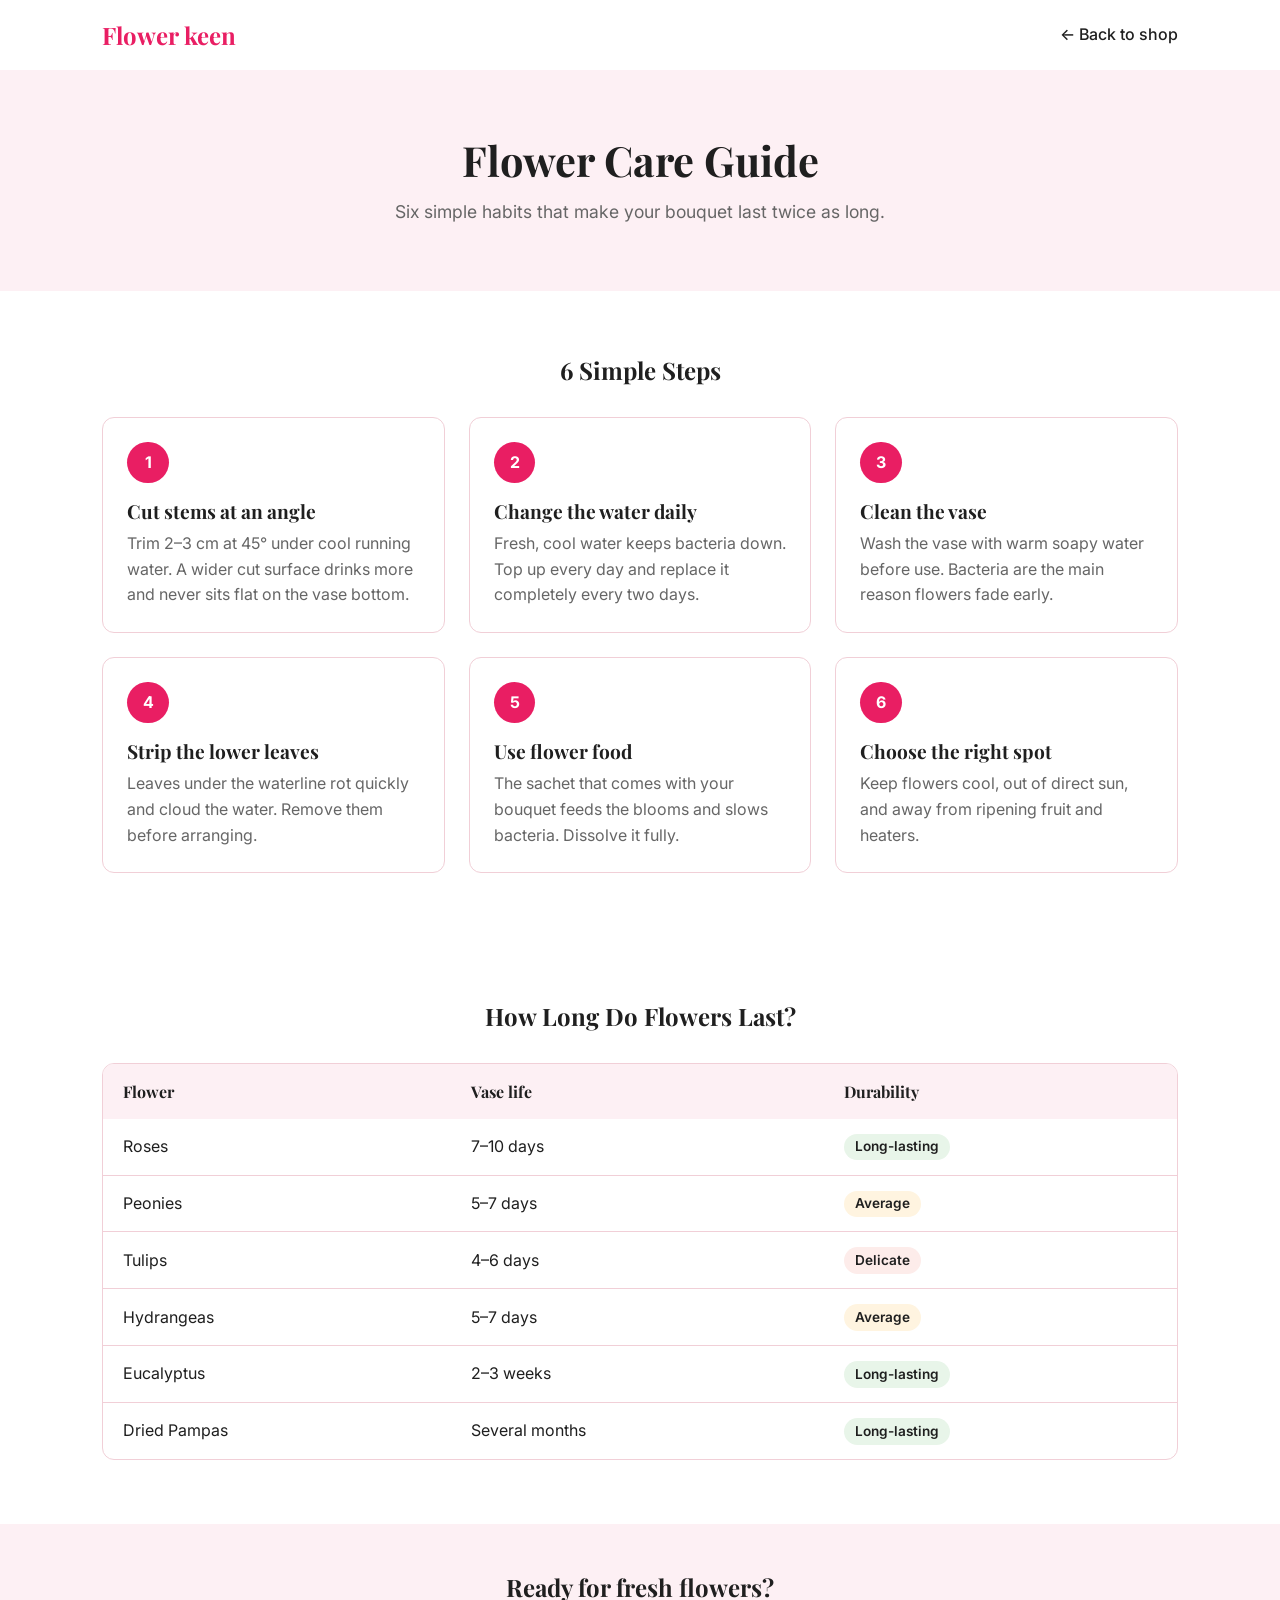
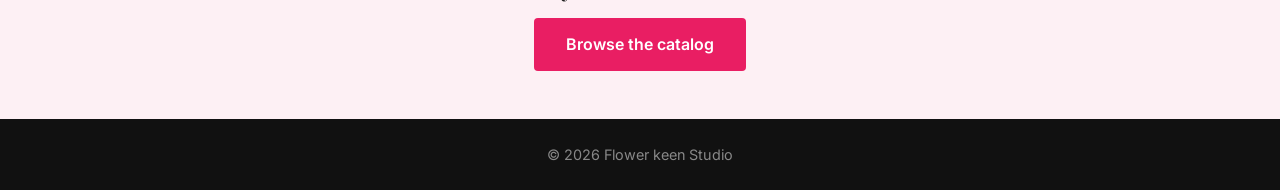
==== OIT/care.html @ f0e01275 "Lab 4" ====
<!DOCTYPE html>
<html lang="en">
<head>
    <meta charset="UTF-8">
    <meta name="viewport" content="width=device-width, initial-scale=1.0">
    <title>Flower Care Guide &mdash; Flower keen</title>
    <link rel="preconnect" href="https://fonts.googleapis.com">
    <link rel="preconnect" href="https://fonts.gstatic.com" crossorigin>
    <link href="https://fonts.googleapis.com/css2?family=Inter:wght@400;500;600&family=Playfair+Display:wght@600;700&display=swap" rel="stylesheet">
    <link rel="stylesheet" href="css/care.css">
</head>
<body>
    <header class="topbar">
        <a class="brand" href="index.html">Flower keen</a>
        <a class="back" href="index.html">&larr; Back to shop</a>
    </header>

    <section class="hero">
        <h1>Flower Care Guide</h1>
        <p>Six simple habits that make your bouquet last twice as long.</p>
    </section>

    <section class="section">
        <h2>6 Simple Steps</h2>
        <div class="tips">
            <article class="tip"><div class="num">1</div><h3>Cut stems at an angle</h3><p>Trim 2–3 cm at 45° under cool running water. A wider cut surface drinks more and never sits flat on the vase bottom.</p></article>
            <article class="tip"><div class="num">2</div><h3>Change the water daily</h3><p>Fresh, cool water keeps bacteria down. Top up every day and replace it completely every two days.</p></article>
            <article class="tip"><div class="num">3</div><h3>Clean the vase</h3><p>Wash the vase with warm soapy water before use. Bacteria are the main reason flowers fade early.</p></article>
            <article class="tip"><div class="num">4</div><h3>Strip the lower leaves</h3><p>Leaves under the waterline rot quickly and cloud the water. Remove them before arranging.</p></article>
            <article class="tip"><div class="num">5</div><h3>Use flower food</h3><p>The sachet that comes with your bouquet feeds the blooms and slows bacteria. Dissolve it fully.</p></article>
            <article class="tip"><div class="num">6</div><h3>Choose the right spot</h3><p>Keep flowers cool, out of direct sun, and away from ripening fruit and heaters.</p></article>
        </div>
    </section>

    <section class="section">
        <h2>How Long Do Flowers Last?</h2>
        <div class="table-wrap">
            <table>
                <thead><tr><th>Flower</th><th>Vase life</th><th>Durability</th></tr></thead>
                <tbody>
                <tr><td>Roses</td><td>7–10 days</td><td><span class="tag tag--long">Long-lasting</span></td></tr>
                <tr><td>Peonies</td><td>5–7 days</td><td><span class="tag tag--medium">Average</span></td></tr>
                <tr><td>Tulips</td><td>4–6 days</td><td><span class="tag tag--short">Delicate</span></td></tr>
                <tr><td>Hydrangeas</td><td>5–7 days</td><td><span class="tag tag--medium">Average</span></td></tr>
                <tr><td>Eucalyptus</td><td>2–3 weeks</td><td><span class="tag tag--long">Long-lasting</span></td></tr>
                <tr><td>Dried Pampas</td><td>Several months</td><td><span class="tag tag--long">Long-lasting</span></td></tr>
                </tbody>
            </table>
        </div>
    </section>

    <section class="cta">
        <h2>Ready for fresh flowers?</h2>
        <a href="index.html#catalog">Browse the catalog</a>
    </section>

    <footer>&copy; 2026 Flower keen Studio</footer>
</body>
</html>
---- OIT/css/care.css ----
*, *::before, *::after {
  box-sizing: border-box;
  margin: 0;
  padding: 0;
}

body {
  font-family: "Inter", system-ui, -apple-system, sans-serif;
  color: #1f1f1f;
  line-height: 1.6;
}
body h1, body h2, body h3 {
  font-family: "Playfair Display", Georgia, serif;
  line-height: 1.25;
}
body p {
  color: #666666;
}

.topbar {
  display: flex;
  justify-content: space-between;
  align-items: center;
  flex-wrap: wrap;
  gap: 1rem;
  padding: 1rem 8%;
  box-shadow: 0 2px 15px rgba(0, 0, 0, 0.05);
}
.topbar .brand {
  font-family: "Playfair Display", Georgia, serif;
  font-size: 1.5rem;
  font-weight: 700;
  color: #e91e63;
  text-decoration: none;
}
.topbar a.back {
  color: #1f1f1f;
  text-decoration: none;
  font-weight: 500;
}
.topbar a.back:hover {
  color: #e91e63;
}

.hero {
  padding: 4rem 8%;
  text-align: center;
  background: #fdf0f4;
}
.hero h1 {
  font-size: 2.6rem;
  margin-bottom: 0.75rem;
}
.hero p {
  max-width: 600px;
  margin: 0 auto;
  font-size: 1.1rem;
}
@media (max-width: 768px) {
  .hero {
    padding: 2.5rem 5%;
  }
  .hero h1 {
    font-size: 1.9rem;
  }
}

.section {
  padding: 4rem 8%;
}
.section > h2 {
  margin-bottom: 2rem;
  text-align: center;
}
@media (max-width: 768px) {
  .section {
    padding: 2.5rem 5%;
  }
}

.tips {
  display: grid;
  grid-template-columns: repeat(3, 1fr);
  gap: 1.5rem;
}
@media (max-width: 992px) {
  .tips {
    grid-template-columns: repeat(2, 1fr);
  }
}
@media (max-width: 768px) {
  .tips {
    grid-template-columns: 1fr;
  }
}

.tip {
  padding: 1.5rem;
  background: #fff;
  border: 1px solid #f1cfd7;
  border-radius: 12px;
  transition: transform 0.3s ease, box-shadow 0.3s ease;
}
.tip:hover {
  transform: translateY(-6px);
  box-shadow: 0 12px 25px rgba(0, 0, 0, 0.08);
}
.tip .num {
  display: grid;
  place-items: center;
  width: 2.6rem;
  height: 2.6rem;
  margin-bottom: 1rem;
  border-radius: 50%;
  background: #e91e63;
  color: #fff;
  font-weight: 700;
}
.tip h3 {
  margin-bottom: 0.5rem;
  font-size: 1.2rem;
}

.table-wrap {
  overflow-x: auto;
  border: 1px solid #f1cfd7;
  border-radius: 12px;
}

table {
  width: 100%;
  border-collapse: collapse;
}
table th, table td {
  padding: 0.9rem 1.2rem;
  text-align: left;
}
table th {
  background: #fdf0f4;
  font-family: "Playfair Display", Georgia, serif;
}
table tr + tr td {
  border-top: 1px solid #f1cfd7;
}

.tag {
  display: inline-block;
  padding: 0.15rem 0.7rem;
  border-radius: 999px;
  font-size: 0.85rem;
  font-weight: 600;
  color: #1f1f1f;
}
.tag--short {
  background: #fdecea;
}
.tag--medium {
  background: #fff4e0;
}
.tag--long {
  background: #e8f5e9;
}

.cta {
  padding: 3rem 8%;
  text-align: center;
  background: #fdf0f4;
}
.cta a {
  display: inline-block;
  margin-top: 1rem;
  padding: 0.85rem 2rem;
  border-radius: 4px;
  background: #e91e63;
  color: #fff;
  font-weight: 600;
  text-decoration: none;
  transition: background-color 0.3s ease, transform 0.3s ease;
}
.cta a:hover {
  background: #c2185b;
  transform: translateY(-2px);
}

footer {
  padding: 1.5rem;
  text-align: center;
  background: #111;
  color: #888;
  font-size: 0.9rem;
}
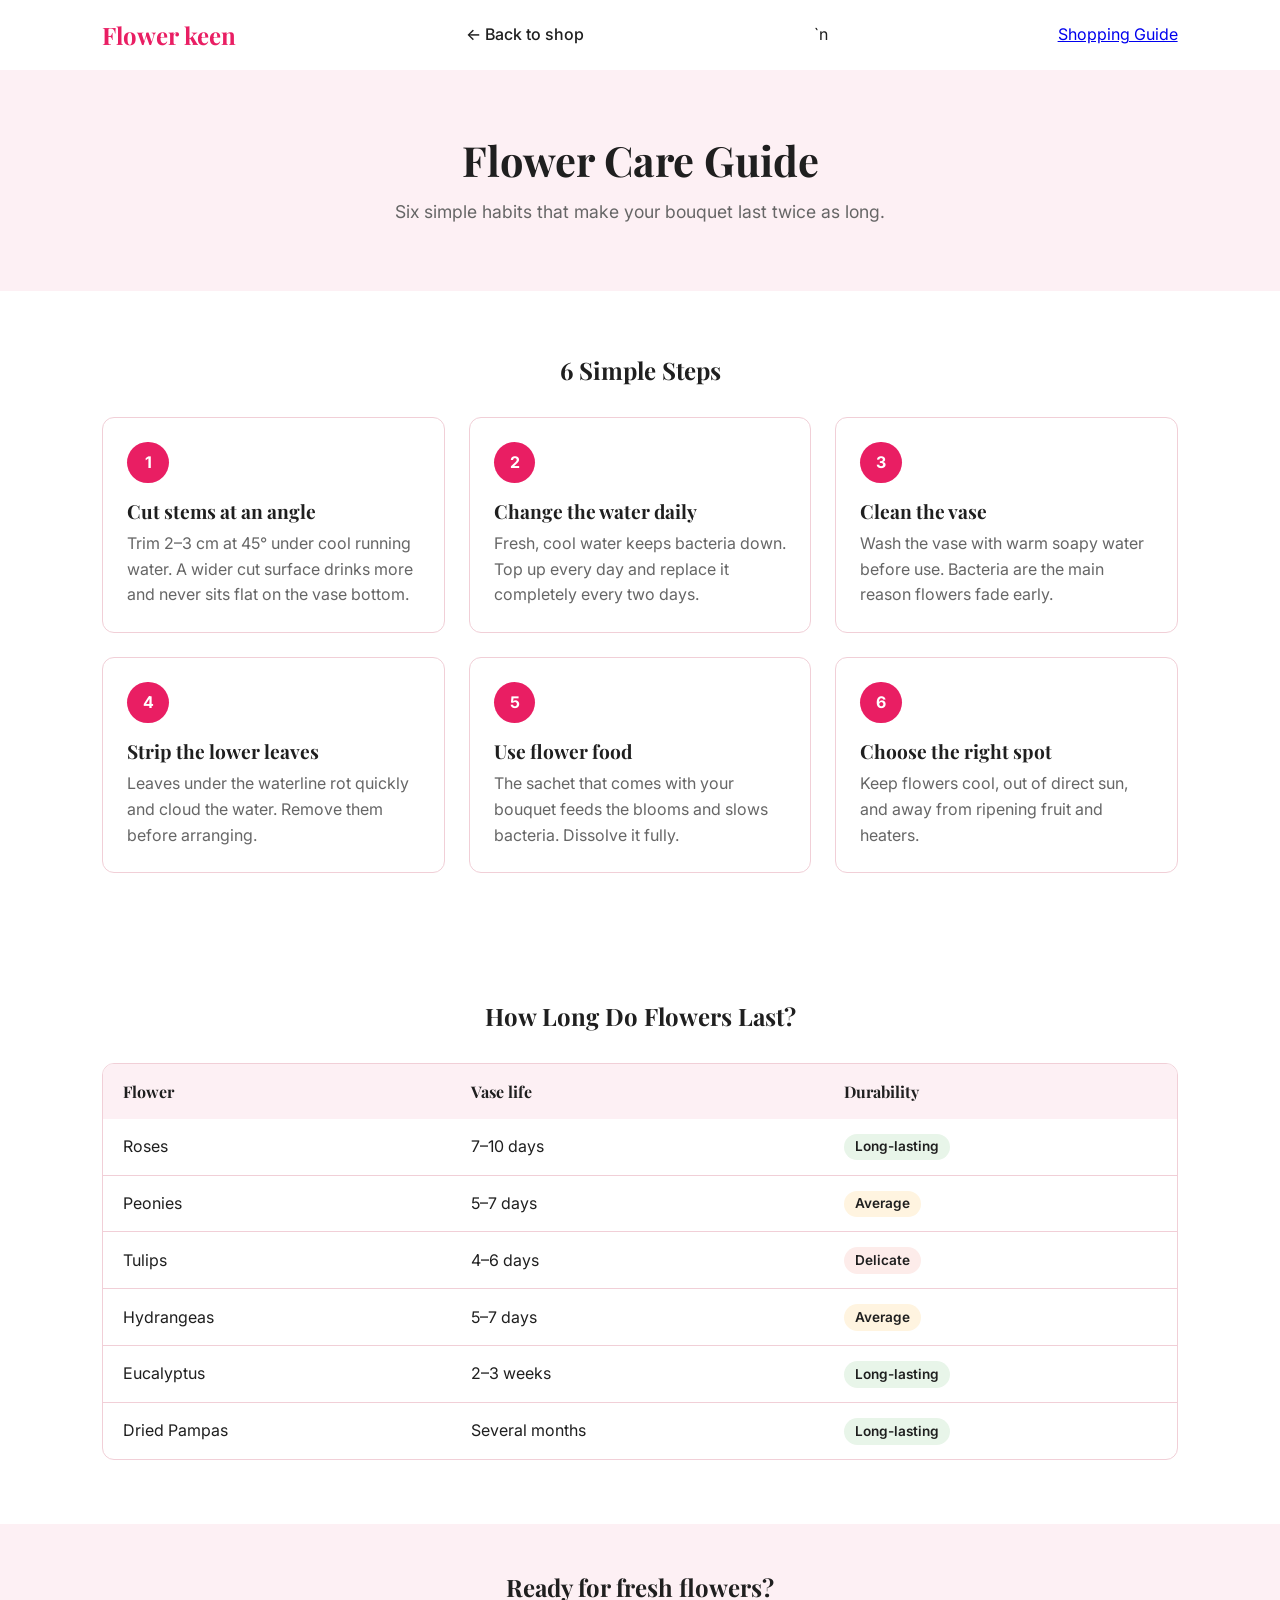
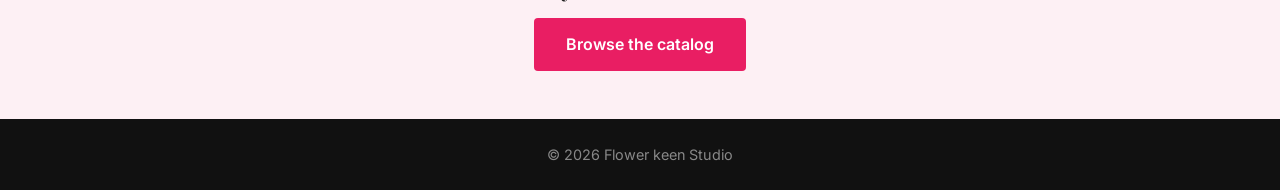
==== commit badfd80d: "upd" ====
--- a/OIT/care.html
+++ b/OIT/care.html
@@ -12,7 +12,7 @@
 <body>
     <header class="topbar">
         <a class="brand" href="index.html">Flower keen</a>
-        <a class="back" href="index.html">&larr; Back to shop</a>
+        <a class="back" href="index.html">&larr; Back to shop</a>`n        <a href="shopping.html">Shopping Guide</a>
     </header>
 
     <section class="hero">
@@ -57,3 +57,4 @@
     <footer>&copy; 2026 Flower keen Studio</footer>
 </body>
 </html>
+
